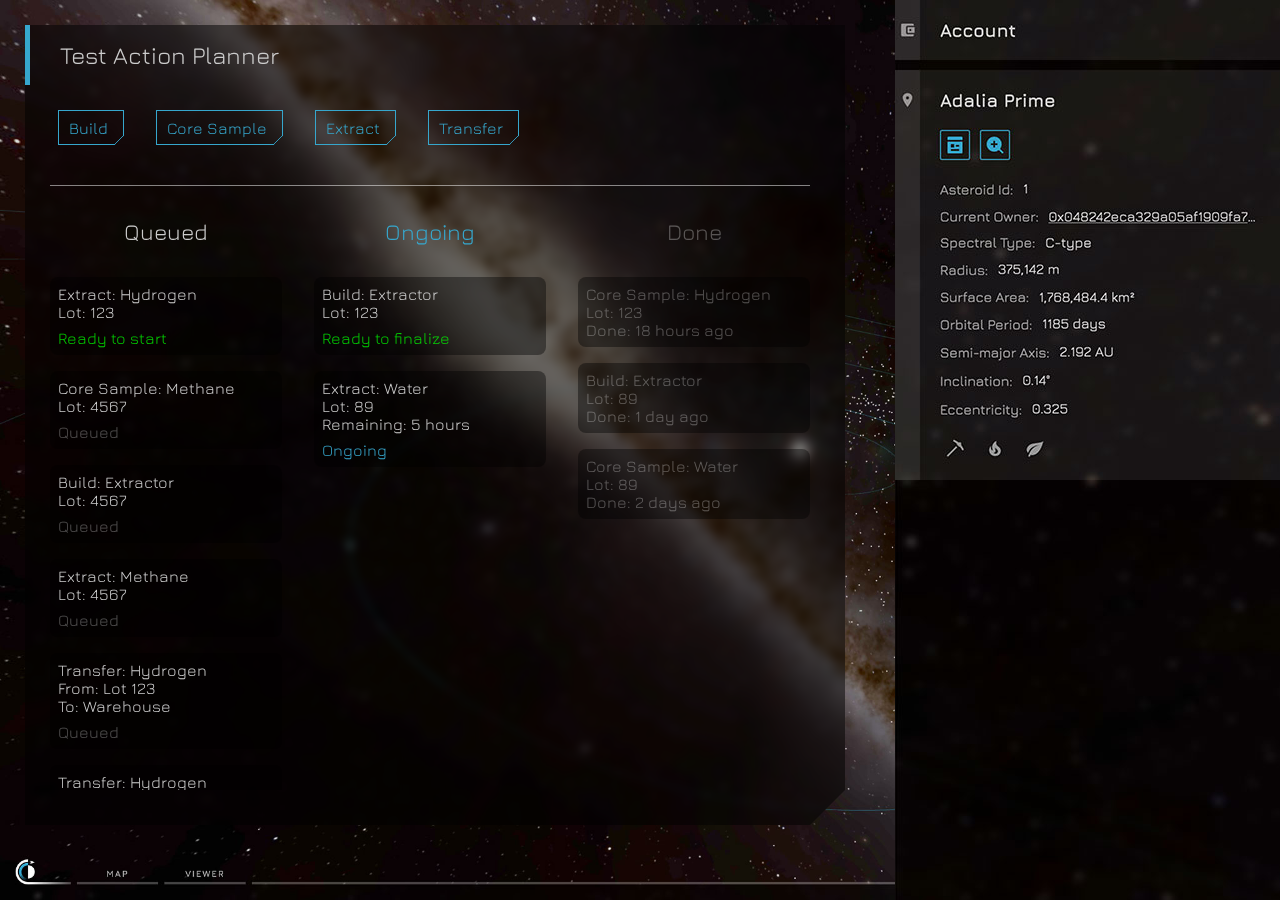
==== test-action-planner/index.html @ 96f28a9e "Mock an action planner tool" ====
<!DOCTYPE html>
<html lang="en">
<head>
    <meta charset="UTF-8">
    <meta http-equiv="X-UA-Compatible" content="IE=edge">
    <meta name="viewport" content="width=device-width, initial-scale=1.0">
    <link rel="stylesheet" href="../style/influence-index.css">
    <link rel="stylesheet" href="./style.css">
    <title>Test Action Planner</title>
</head>
<body class="mock-embed">
    <div class="example-wrapper">
        <div class="example-main">
            <div id="action-planner">
                <div id="action-types">
                    <button>Build</button>
                    <button>Core Sample</button>
                    <button>Extract</button>
                    <button>Transfer</button>
                </div>
                <div id="action-groups">
                    <div id="queued-actions" class="action-group">
                        <div class="action ready">Extract: Hydrogen<br>Lot: 123</div>
                        <div class="action">Core Sample: Methane<br>Lot: 4567</div>
                        <div class="action">Build: Extractor<br>Lot: 4567</div>
                        <div class="action">Extract: Methane<br>Lot: 4567</div>
                        <div class="action">Transfer: Hydrogen<br>From: Lot 123<br>To: Warehouse</div>
                        <div class="action">Transfer: Hydrogen<br>From: Warehouse<br>To: Light Transport</div>
                    </div>
                    <div id="ongoing-actions" class="action-group">
                        <div class="action ready">Build: Extractor<br>Lot: 123</div>
                        <div class="action">Extract: Water<br>Lot: 89<br>Remaining: 5 hours</div>
                    </div>
                    <div id="done-actions" class="action-group">
                        <div class="action">Core Sample: Hydrogen<br>Lot: 123<br>Done: 18 hours ago</div>
                        <div class="action">Build: Extractor<br>Lot: 89<br>Done: 1 day ago</div>
                        <div class="action">Core Sample: Water<br>Lot: 89<br>Done: 2 days ago</div>
                    </div>
                </div>
            </div>
        </div>
    </div>
</body>
</html>
---- style/influence-index.css ----
@import url('https://fonts.googleapis.com/css2?family=Jura:wght@300;400;700');

:root {
    --highlight-red: 54; --highlight-green: 167; --highlight-blue: 205;
    --highlight: rgb(var(--highlight-red), var(--highlight-green), var(--highlight-blue));
    --highlight-faded-25: rgba(var(--highlight-red), var(--highlight-green), var(--highlight-blue), 0.25);
    /* IMPORTANT: any change of this highlight color should also be applied in background-image @ "button::after" */
    --cursor-url: url('/assets/images/cursor.png');
    --cursor-active-url: url('/assets/images/cursor-active.png');
}

html, body {
  cursor: var(--cursor-url) 5 5, auto;
  color: #cccccc;
  font-family: Jura, sans-serif;
  height: 100%;
  margin: 0;
  overflow: hidden;
  padding: 0;
  scroll-behavior: smooth;
  scrollbar-color: rgba(255, 255, 255, 0.25) rgba(50, 50, 50, 0.3);
  width: 100%;
}

a, button {
  cursor: var(--cursor-active-url) 5 5, auto;
}

* {
  box-sizing: border-box;
}

input[type='number'] {
  -moz-appearance: textfield;
}

input::-webkit-outer-spin-button,
input::-webkit-inner-spin-button {
  -webkit-appearance: none;
}

/* Scroll bar */
::-webkit-scrollbar {
  height: 7px;
  width: 7px;
}

::-webkit-scrollbar-track {
  background: transparent;
}

::-webkit-scrollbar-thumb {
  background: rgba(255, 255, 255, 0.25);
}

::-webkit-scrollbar-thumb:hover {
  background: rgba(255, 255, 255, 0.25);
}

/* Button */
button {
    background-color: transparent;
    border: 1px solid var(--highlight);
    clip-path: polygon(0 0, 100% 0, 100% calc(100% - 9.5px), calc(100% - 9.5px) 100%, 0 100%);
    color: var(--highlight);
    font-family: inherit;
    min-height: 35px;
    padding: 0 15px 0 10px;
    position: relative;
    transition: all 300ms ease 0s;
}
button:hover:not(:disabled) {
    background-color: var(--highlight-faded-25);
    color: white;
}
button:active:not(:disabled) {
    background-color: var(--highlight);
}
button::after {
    background-image: url("data:image/svg+xml,%3Csvg viewBox='0 0 10 10' xmlns='http://www.w3.org/2000/svg' stroke='%2336a7cd'%3E%3Cline x1='0' y1='10' x2='10' y2='0'%3E%3C/line%3E%3C/svg%3E");
    background-position: center;
    background-repeat: no-repeat;
    bottom: -1px;
    content: '';
    height: 10px;
    margin-right: 0px;
    position: absolute;
    right: -1px;
    width: 10px;
}
---- test-action-planner/style.css ----
/* Body class "mock-embed" used for testing as if embedded in-game */

body.mock-embed::before {
    background-color: #090300;
    background-image: url('game-main.jpg');
    background-repeat: no-repeat;
    background-size: cover;
    content: '';
    height: 100%;
    left: 0;
    position: absolute;
    right: 385px;
    top: 0;
}

body.mock-embed::after {
    background-color: #090300;
    background-image: url('game-side.jpg');
    background-repeat: no-repeat;
    content: '';
    height: 100%;
    position: absolute;
    right: 0;
    top: 0;
    width: 385px;
}

body.mock-embed {
    display: flex;
    justify-content: center;
    padding: 25px calc(385px + 50px) 75px 25px;
}

body.mock-embed .example-wrapper {
    max-width: 1400px;
    padding: calc(60px + 25px) 35px 35px 25px;
    position: relative;
    width: 100%;
}

body.mock-embed .example-wrapper::before {
    backdrop-filter: blur(4px);
    background-color: rgba(0, 0, 0, 0.5);
    bottom: 0;
    clip-path: polygon(0px 0px, 100% 0px, 100% calc(100% - 35px), calc(100% - 35px) 100%, 0px 100%);
    content: '';
    left: 0;
    position: absolute;
    right: 0;
    top: 0;
}

body.mock-embed .example-wrapper::after {
    border-left: 5px solid var(--highlight);
    content: "Test Action Planner";
    font-size: 24px;
    height: 60px;
    left: 0;
    line-height: 60px;
    padding-left: 30px;
    position: absolute;
    top: 0;
}

body.mock-embed .example-main {
    height: 100%;
    overflow: auto;
    position: relative;
}

/* Body class "embed" used for actual embedding via iframe - e.g. transparent background */

body.embed {
    background-color: unset;
}

/* Body without the "mock-embed" or "embed" classes used for standalone website, without embedding */

body {
    background-color: black;
}

/* Test Action Planner styles */

@keyframes pulse-action {
	25% { background: rgba(0, 255, 0, 0.1); }
}

button {
    font-size: 1rem;
}

#action-planner {
}

#action-types {
    border-bottom: 1px solid rgba(255, 255, 255, 0.5);
    display: flex;
    gap: 2rem;
    margin-bottom: 2rem;
    padding: 0 0 2.5rem 0.5rem;
}

#action-groups {
    display: grid;
    gap: 2rem;
    grid-template-columns: repeat(3, 1fr);
}

#action-groups .action-group {
    display: flex;
    flex-direction: column;
    gap: 1rem;
}

#action-groups .action-group::before {
    font-size: 1.4rem;
    margin-bottom: 1rem;
    text-align: center;
}

#action-groups .action-group .action {
    background:rgba(0, 0, 0, 0.4);
    border-radius: 0.5rem;
    padding: 0.5rem;
    transition: all 300ms ease 0s;
}

#action-groups .action-group .action:hover {
    background:rgba(255, 255, 255, 0.1);
    color: white !important;
    cursor: var(--cursor-active-url) 5 5, auto;
}

#action-groups .action-group .action.ready:not(:hover) {
    animation: pulse-action 2s infinite;
}

#action-groups .action-group .action.ready:hover {
    background: rgba(0, 255, 0, 0.2);
}

#action-groups .action-group .action::after {
    display: block;
    margin-top: 0.5rem;
}

/* Queued Actions */

#action-groups #queued-actions::before {
    content: 'Queued';
}

#action-groups #queued-actions .action::after {
    color: rgba(255, 255, 255, 0.3);
    content: 'Queued';
}

#action-groups #queued-actions .action.ready::after {
    color: rgba(0, 255, 0, 0.8);
    content: 'Ready to start';
}

/* Ongoing Actions */

#action-groups #ongoing-actions::before {
    color: var(--highlight);
    content: 'Ongoing';
}

#action-groups #ongoing-actions .action::after {
    color: var(--highlight);
    content: 'Ongoing';
}

#action-groups #ongoing-actions .action.ready::after {
    color: rgba(0, 255, 0, 0.8);
    content: 'Ready to finalize';
}

/* Done Actions */

#action-groups #done-actions::before {
    color: rgba(255, 255, 255, 0.3);
    content: 'Done';
}

#action-groups #done-actions .action {
    color: rgba(255, 255, 255, 0.3);
}
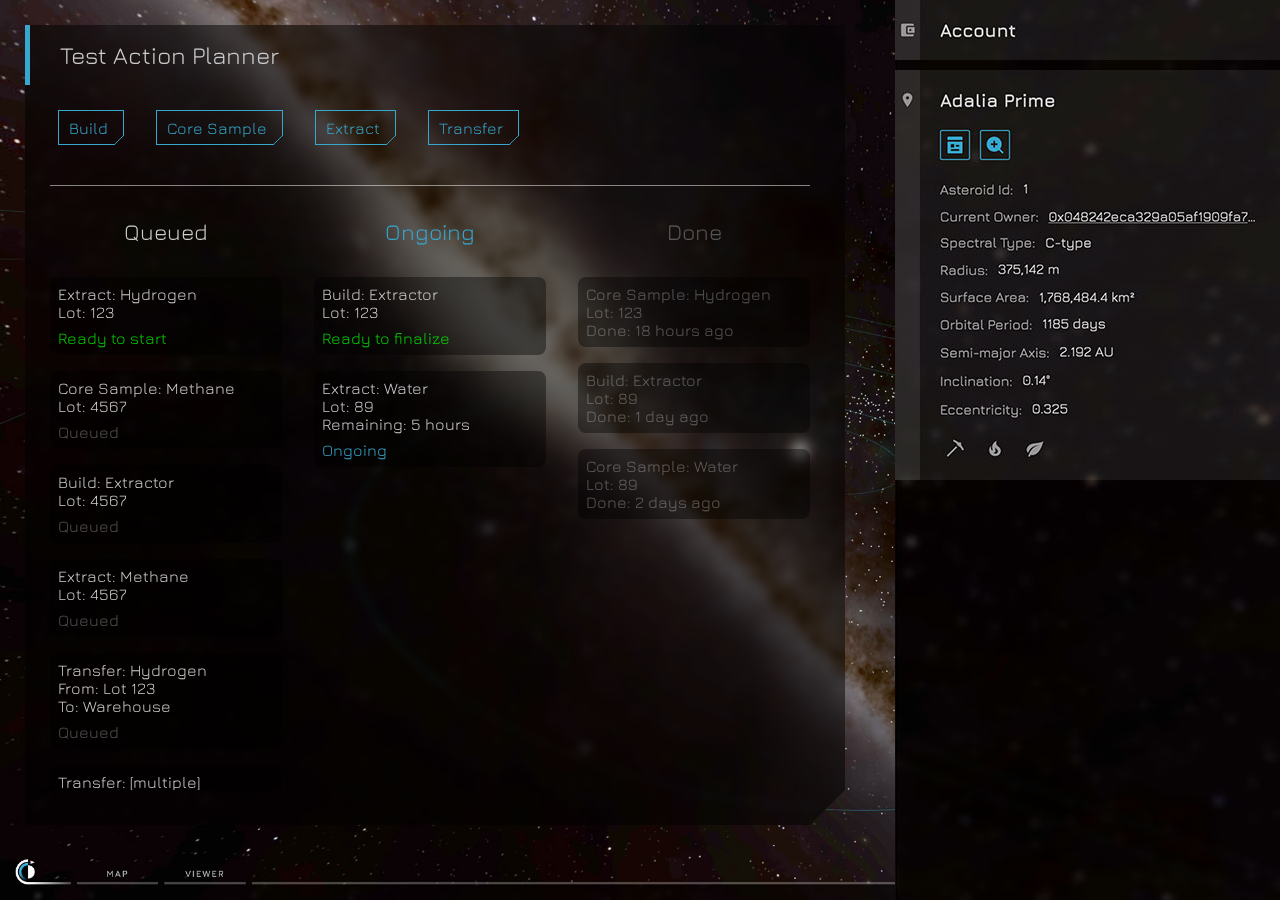
==== commit 426c48bb: "Use relative URLs in CSS" ====
--- a/test-action-planner/index.html
+++ b/test-action-planner/index.html
@@ -25,7 +25,7 @@
                         <div class="action">Build: Extractor<br>Lot: 4567</div>
                         <div class="action">Extract: Methane<br>Lot: 4567</div>
                         <div class="action">Transfer: Hydrogen<br>From: Lot 123<br>To: Warehouse</div>
-                        <div class="action">Transfer: Hydrogen<br>From: Warehouse<br>To: Light Transport</div>
+                        <div class="action">Transfer: [multiple]<br>From: Warehouse<br>To: Light Transport</div>
                     </div>
                     <div id="ongoing-actions" class="action-group">
                         <div class="action ready">Build: Extractor<br>Lot: 123</div>
--- a/style/influence-index.css
+++ b/style/influence-index.css
@@ -5,8 +5,8 @@
     --highlight: rgb(var(--highlight-red), var(--highlight-green), var(--highlight-blue));
     --highlight-faded-25: rgba(var(--highlight-red), var(--highlight-green), var(--highlight-blue), 0.25);
     /* IMPORTANT: any change of this highlight color should also be applied in background-image @ "button::after" */
-    --cursor-url: url('/assets/images/cursor.png');
-    --cursor-active-url: url('/assets/images/cursor-active.png');
+    --cursor-url: url('../assets/images/cursor.png');
+    --cursor-active-url: url('../assets/images/cursor-active.png');
 }
 
 html, body {
